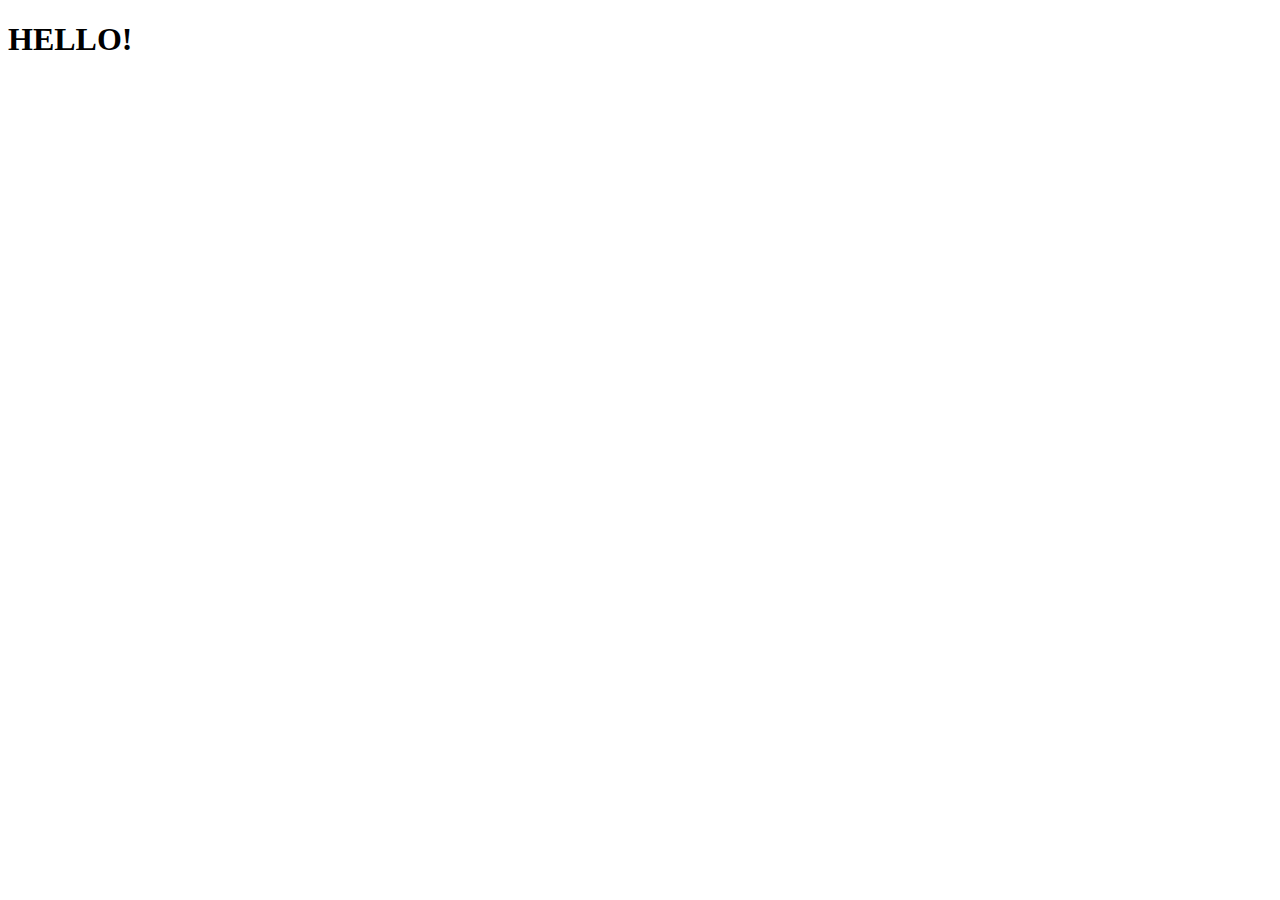
==== index.html @ 22abf618 "First commit" ====
<!DOCTYPE html>
<html>
<head>
	<meta charset="utf-8">
	<meta http-equiv="X-UA-Compatible" content="IE=edge">
	<title></title>
	<link rel="stylesheet" href="">
</head>
<body>
	<h1>HELLO!</h1>
</body>
</html>
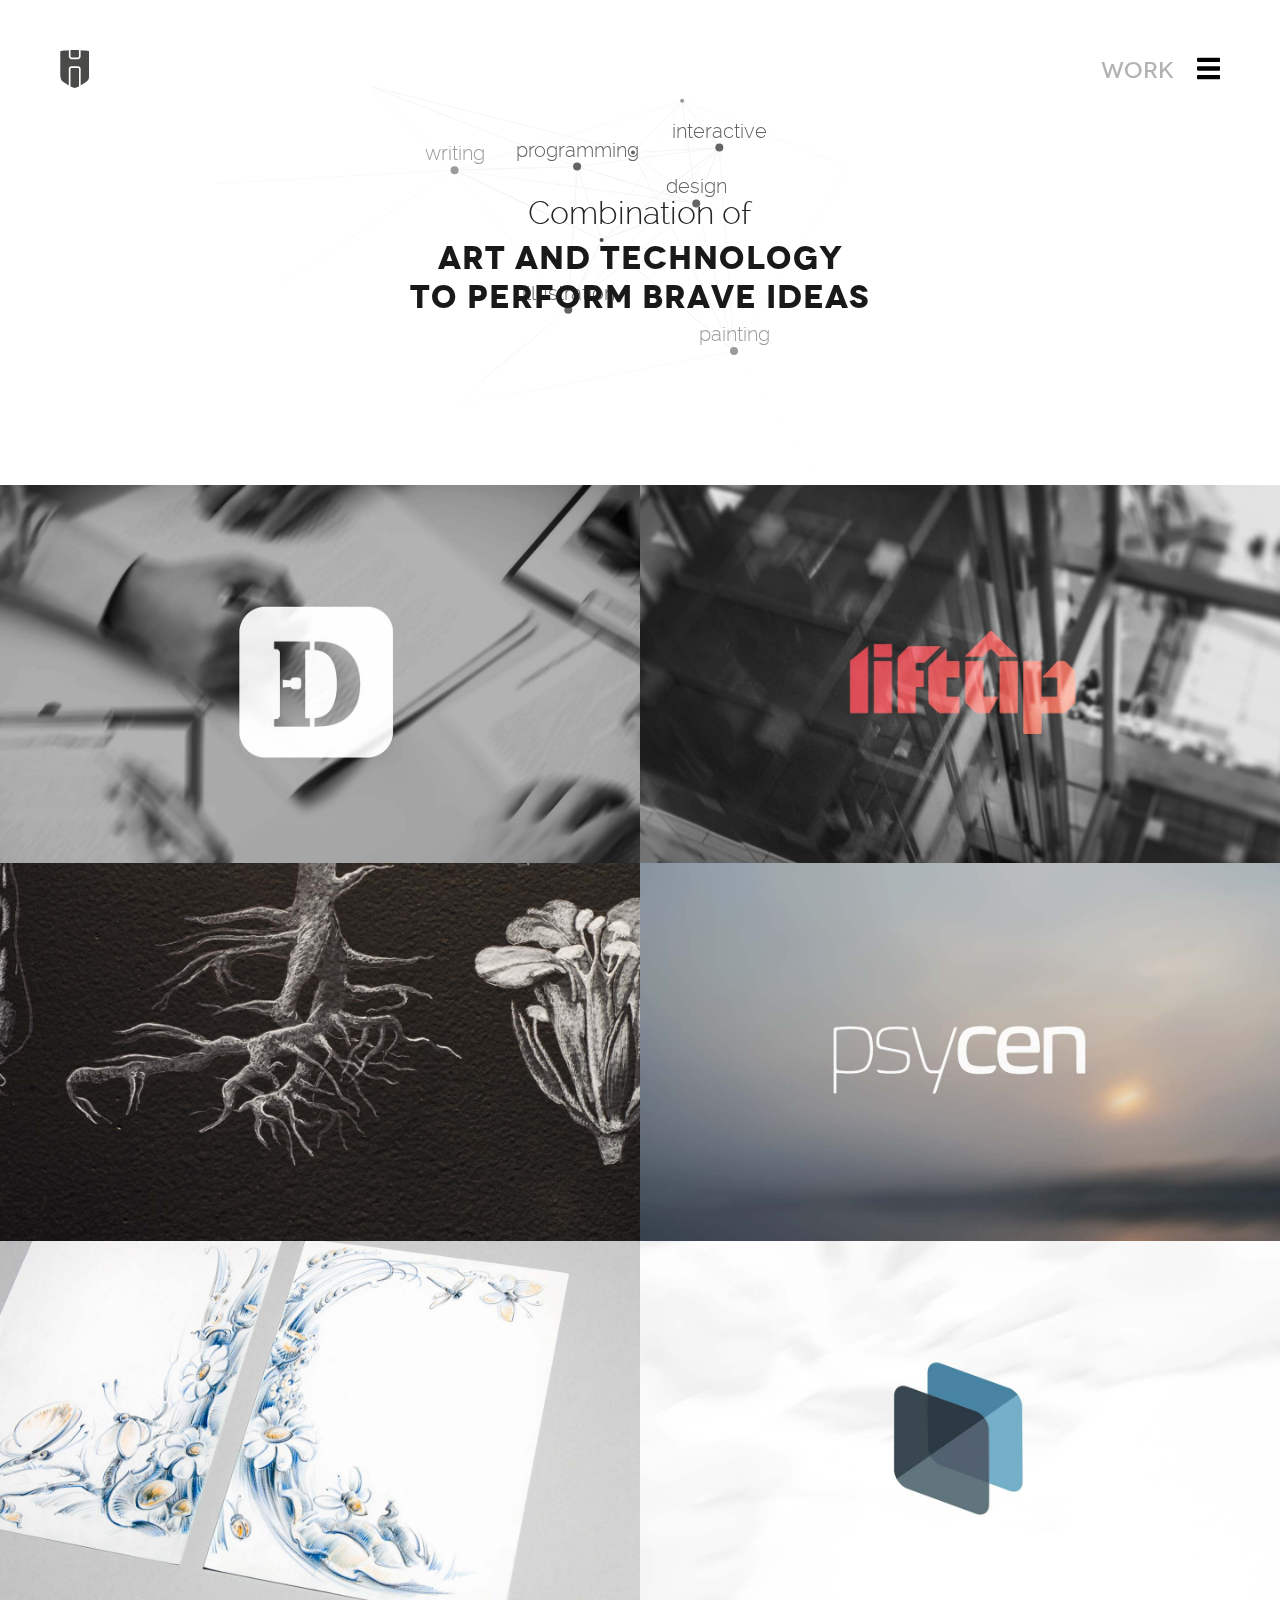
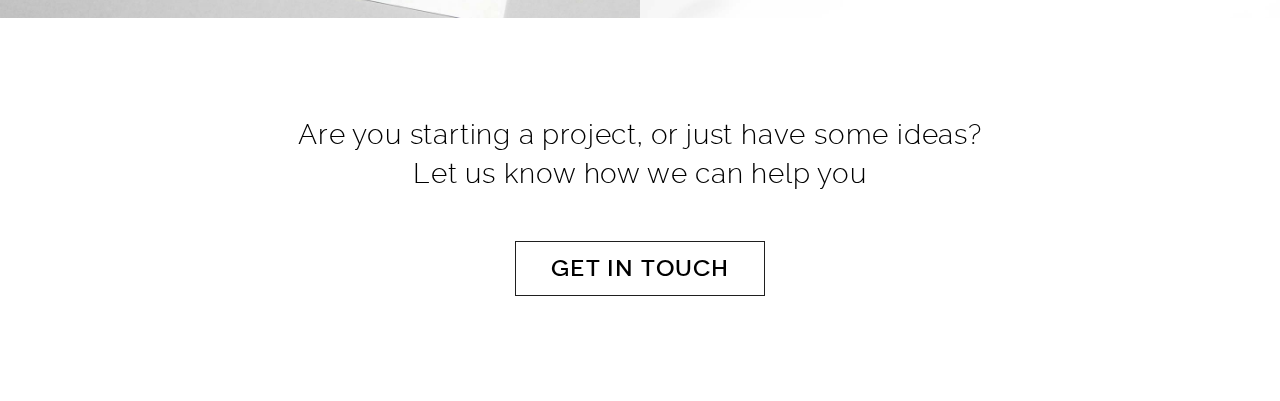
==== commit 5d56e5ce: "Upload site" ====
--- a/index.html
+++ b/index.html
@@ -1,12 +1 @@
-<!DOCTYPE html>
-<html>
-<head>
-	<meta charset="utf-8">
-	<meta http-equiv="X-UA-Compatible" content="IE=edge">
-	<title></title>
-	<link rel="stylesheet" href="">
-</head>
-<body>
-	<h1>HELLO!</h1>
-</body>
-</html>+<!DOCTYPE html><html lang="en" class="modal-closed intro"><head><meta charset="utf-8"/><meta name="viewport" content="width=device-width,initial-scale=1,maximum-scale=1,user-scalable=no"/><meta name="robots" content="noimageindex"/><link rel="shortcut icon" href="/favicons/favicon.ico"/><link rel="apple-touch-icon" sizes="57x57" href="/favicons/apple-touch-icon-57x57.png"/><link rel="apple-touch-icon" sizes="114x114" href="/favicons/apple-touch-icon-114x114.png"/><link rel="apple-touch-icon" sizes="72x72" href="/favicons/apple-touch-icon-72x72.png"/><link rel="apple-touch-icon" sizes="144x144" href="/favicons/apple-touch-icon-144x144.png"/><link rel="apple-touch-icon" sizes="60x60" href="/favicons/apple-touch-icon-60x60.png"/><link rel="apple-touch-icon" sizes="120x120" href="/favicons/apple-touch-icon-120x120.png"/><link rel="apple-touch-icon" sizes="76x76" href="/favicons/apple-touch-icon-76x76.png"/><link rel="apple-touch-icon" sizes="152x152" href="/favicons/apple-touch-icon-152x152.png"/><link rel="apple-touch-icon" sizes="180x180" href="/favicons/apple-touch-icon-180x180.png"/><meta name="apple-mobile-web-app-title" content="HiAgency"/><link rel="icon" type="image/png" href="/favicons/favicon-192x192.png" sizes="192x192"/><link rel="icon" type="image/png" href="/favicons/favicon-160x160.png" sizes="160x160"/><link rel="icon" type="image/png" href="/favicons/favicon-96x96.png" sizes="96x96"/><link rel="icon" type="image/png" href="/favicons/favicon-16x16.png" sizes="16x16"/><link rel="icon" type="image/png" href="/favicons/favicon-32x32.png" sizes="32x32"/><meta name="msapplication-TileColor" content="#305f69"/><meta name="msapplication-TileImage" content="/favicons/mstile-144x144.png"/><meta name="msapplication-config" content="/favicons/browserconfig.xml"/><meta name="application-name" content="HiAgency"/><title>heroic ideas − work</title><link rel="stylesheet" href="/css/main.css"/><script src="/js/modernizr.js"></script></head><body oncontextmenu="return false"><section class="nav"><div id="hamburger" class="hamburger"><a id="open-modal"><svg viewbox="0 0 34 32"><path d="M34.446 4.705c0 0.934-0.764 1.699-1.699 1.699h-31.049c-0.934 0-1.698-0.764-1.698-1.699v-3.006c0-0.934 0.764-1.698 1.698-1.698h31.049c0.934 0 1.699 0.764 1.699 1.698v3.006zM34.446 17.503c0 0.934-0.764 1.698-1.699 1.698h-31.049c-0.934 0-1.698-0.764-1.698-1.698v-3.006c0-0.934 0.764-1.698 1.698-1.698h31.049c0.934 0 1.699 0.764 1.699 1.698v3.006zM34.446 30.302c0 0.934-0.764 1.698-1.699 1.698h-31.049c-0.934 0-1.698-0.764-1.698-1.698v-3.006c0-0.934 0.764-1.698 1.698-1.698h31.049c0.934 0 1.699 0.764 1.699 1.698v3.006z" fill="currentColor"></path></svg></a></div><div class="content"><div class="right-side"><div id="close-modal" class="close"><svg viewbox="0 0 32 32"><path d="M0.048 3.716l3.703-3.703 28.222 28.222-3.703 3.703-28.222-28.222zM0.048 28.236l28.222-28.222 3.703 3.703-28.222 28.222-3.703-3.703z" fill="currentColor"></path></svg></div><ul class="main-menu"><li><a href="/">home</a></li><li><a>service</a></li><li><a id="close-modal" href="/#works" class="active">work</a></li><li><a href="/about">about</a></li></ul><ul class="works-menu"><li><a href="/works/deals">deals</a></li><li><a href="/works/liftup">liftup</a></li><li><a href="/works/makmel">makmel</a></li><li><a href="/works/kh">krilata hata</a></li><li><a href="/works/gdm">Graine de M.</a></li><li><a href="/works/psycen">psycen</a></li></ul></div><div class="left-side"><div class="container"><div class="centered-block"><div class="middle">Are you starting a project, or just have some ideas?<br/>Let us know how we can help you<a href="/start-project" class="button center">start project</a></div></div><div class="bottom"><a href="mailto:info@hiagency.com.ua">info@hiagency.com.ua</a><a href="tel:+380665543344" class="phone">+38.066.5543344</a></div></div></div></div></section><div class="main modal-closed"><section class="header"><canvas id="animated-background" class="animated"></canvas><div class="row"><div class="content"><svg viewbox="0 0 24 32" class="logo"><path d="M0.606 0.816c0.026-0.010 0.046-0.015 0.072-0.026-0.021 0.010-0.046 0.015-0.072 0.026zM8.658 0.051v5.507c0 0.426 0.349 0.775 0.775 0.775h5.522c0.426 0 0.775-0.349 0.775-0.775v-5.507c-1.114-0.031-2.304-0.051-3.541-0.051-1.232 0-2.422 0.015-3.531 0.051zM9.408 15.109c-0.431 0-0.785 0.354-0.785 0.785v14.761c1.098 0.503 2.294 0.965 3.577 1.34 1.283-0.38 2.484-0.837 3.582-1.34v-14.755c0-0.431-0.354-0.785-0.785-0.785h-5.589zM24.394 19.467c-0.005-0.488-0.010-1.283-0.010-1.771l-0.005-0.78c0-0.488-0.005-1.283-0.005-1.771v-13.498c0-0.21-0.077-0.411-0.2-0.559-0.077-0.098-0.174-0.174-0.287-0.231-0.077-0.036-0.154-0.067-0.241-0.082-1.016-0.287-3.408-0.529-6.503-0.652v5.43c0 1.206-0.98 2.186-2.186 2.186v0 0h-5.522c-1.206 0-2.186-0.98-2.186-2.186v-5.43c-3.162 0.128-5.584 0.37-6.564 0.672-0.026 0.010-0.051 0.015-0.072 0.026-0.159 0.056-0.293 0.159-0.395 0.292-0.118 0.149-0.185 0.339-0.185 0.539v13.498c0 0.488 0 1.283-0.005 1.771l-0.005 0.78c-0.005 0.488-0.010 1.283-0.015 1.771 0 0-0.005-0.857-0.005-0.252 0 3.587 0.195 5.574 1.653 6.975 1.186 1.139 4.701 3.187 5.553 3.675v-13.97c0-1.211 0.985-2.197 2.197-2.197h5.589c1.211 0 2.197 0.985 2.197 2.197v13.97c0.852-0.488 4.368-2.541 5.553-3.675 1.458-1.401 1.653-3.387 1.653-6.975 0.005-0.606 0 0.246 0 0.246z" fill="currentColor"></path></svg><div class="page-name">work</div><div class="slogan">Combination of<div class="big">art and technology<br>to perform brave ideas</div></div></div></div></section><section data-midnight="first"><ul id="works"><li><img src="images/deals/deals-front.jpg"><article class="animated"><a href="/works/deals" style="background-color: rgba(0,0,0,0.3)" class="sliderlink"><div class="wrapper"><div class="name">Deals</div><div class="work-list">design, visual identity, concept</div></div></a></article></li><li><img src="images/liftup/liftup-front.jpg"><article class="animated"><a href="/works/liftup" style="background-color: rgba(0,0,0,0.3)" class="sliderlink"><div class="wrapper"><div class="name">liftup</div><div class="work-list">design, visual identity, concept</div></div></a></article></li><li><img src="images/gdm/gdm-front.jpg"><article class="animated"><a href="/works/gdm" style="background-color: rgba(0,0,0,0.3)" class="sliderlink"><div class="wrapper"><div class="name">Graine de Moutarde</div><div class="work-list">monumental painting, design, identity</div></div></a></article></li><li><img src="images/psycen/psycen-front.jpg"><article class="animated"><a href="/works/psycen" style="background-color: rgba(0,0,0,0.3)" class="sliderlink"><div class="wrapper"><div class="name">psycen</div><div class="work-list">design, website, photo, logo</div></div></a></article></li><li><img src="images/kh/kh-front.jpg"><article class="animated"><a href="/works/kh" style="background-color: rgba(0,0,0,0.3)" class="sliderlink"><div class="wrapper"><div class="name">Krilata Hata</div><div class="work-list">painting, layout, typography, naming</div></div></a></article></li><li><img src="images/makmel/makmel-front.jpg"><article class="animated"><a href="/works/makmel" style="background-color: rgba(0,0,0,0.3)" class="sliderlink"><div class="wrapper"><div class="name">makmel</div><div class="work-list">design, visual identity, concept</div></div></a></article></li></ul></section><section class="contact"><div class="row"><div class="content"><p class="center">Are you starting a project, or just have some ideas?<br/>Let us know how we can help you<a href="/start-project" class="button center">get in touch</a></p></div></div></section></div><div class="mobile"><h1>Heroic Ideas</h1><p>Please, open this site on desktop<br>or iPad landscape for view all content</p></div><script>blockFotoramaData = true;</script><script src="/js/compiled.js"></script><!-- Yandex.Metrika counter --><script type="text/javascript">(function (d, w, c) { (w[c] = w[c] || []).push(function() { try { w.yaCounter27034959 = new Ya.Metrika({id:27034959, webvisor:true, clickmap:true, trackLinks:true, accurateTrackBounce:true, trackHash:true, ut:"noindex"}); } catch(e) { } }); var n = d.getElementsByTagName("script")[0], s = d.createElement("script"), f = function () { n.parentNode.insertBefore(s, n); }; s.type = "text/javascript"; s.async = true; s.src = (d.location.protocol == "https:" ? "https:" : "http:") + "//mc.yandex.ru/metrika/watch.js"; if (w.opera == "[object Opera]") { d.addEventListener("DOMContentLoaded", f, false); } else { f(); } })(document, window, "yandex_metrika_callbacks");</script><noscript><div><img src="//mc.yandex.ru/watch/27034959?ut=noindex" style="position:absolute; left:-9999px;" alt="" /></div></noscript><!-- /Yandex.Metrika counter --></body></html>--- a/css/main.css
+++ b/css/main.css
@@ -0,0 +1,5 @@
+meta.foundation-version{font-family:"/5.3.3/"}meta.foundation-mq-small{font-family:"/only screen/";width:0}meta.foundation-mq-medium{font-family:"/only screen and (min-width:40.063em)/";width:40.063em}meta.foundation-mq-large{font-family:"/only screen and (min-width:64.063em)/";width:64.063em}meta.foundation-mq-xlarge{font-family:"/only screen and (min-width:90.063em)/";width:90.063em}meta.foundation-mq-xxlarge{font-family:"/only screen and (min-width:120.063em)/";width:120.063em}meta.foundation-data-attribute-namespace{font-family:false}html,body{height:100%}*,*:before,*:after{box-sizing:border-box}html{font-size:100%}body{background:#fff;padding:0;margin:0;font-family:"Raleway",sans-serif;font-weight:300;font-style:normal;position:relative;cursor:default}a:hover{cursor:pointer}img{max-width:100%;height:auto;-ms-interpolation-mode:bicubic}#map_canvas img,#map_canvas embed,#map_canvas object,.map_canvas img,.map_canvas embed,.map_canvas object{max-width:none!important}.left{float:left!important}.right{float:right!important}.clearfix:before,.clearfix:after{content:" ";display:table}.clearfix:after{clear:both}.hide{display:none}.antialiased{-webkit-font-smoothing:antialiased;-moz-osx-font-smoothing:grayscale}img{display:inline-block;vertical-align:middle}textarea{height:auto;min-height:50px}select,section{width:100%}section{min-width:1024px;overflow:hidden;position:relative;height:auto}.row{padding-left:3.75rem;padding-right:3.75rem}.content{position:relative;height:auto;overflow:hidden}.full-height{height:100vh}.full-height div{height:100%}@media only screen and (min-width:1441px){#works li{width:33.33%!important}}@media only screen and (max-width:1023px){section{display:none!important}.mobile{display:block!important}}@media only screen and (max-width:1250px){html{font-size:80%!important}}@media only screen and (min-width:1600px){html{font-size:120%!important}}@font-face{font-family:"Raleway";src:url([data-uri]) format("woff");font-weight:300;font-style:normal}@font-face{font-family:"Novecento-sans-wide-Medium";src:url([data-uri]) format("woff");font-weight:500;font-style:normal}@font-face{font-family:"Novecento-sans-wide-Bold";src:url([data-uri]) format("woff");font-weight:700;font-style:normal}a{text-decoration:none;color:#000}h2,.button,button,.page-name,label,input,section.nav .right-side .main-menu a,html.start-project .fields .bottom #responce,html.about section.header .big{font-family:"Novecento-sans-wide-Medium",sans-serif;font-weight:500;text-transform:lowercase}h1,html.intro .header .content .slogan .big{font-family:"Novecento-sans-wide-Bold",sans-serif;color:#191919;letter-spacing:1px;text-transform:lowercase}h1{font-size:2rem;line-height:1}h2{font-size:2.5625rem}h3{font-size:2.0625rem}.button,button{font-size:1.4375rem;width:15.625rem;background-color:rgba(0,0,0,0);cursor:pointer;line-height:normal;margin:0;position:relative;text-decoration:none;text-align:center;display:inline-block;padding:1rem 0;border:1px solid #1f1f1f;-webkit-transition:background-color 1s;transition:background-color 1s}.button:hover,button:hover{color:#fff;background-color:#1f1f1f}.page-name{position:absolute;top:3.6875rem;right:2.875rem;line-height:1;color:rgba(0,0,0,.3)}.animated,img,.bg{-webkit-transform:translateZ(0);transform:translateZ(0)}label{font-size:1.4375rem;line-height:1;color:#cecece}.services{position:relative;height:1.4375rem;width:100%}.checkbox{position:absolute;top:0;margin:0;padding:0;height:1.4375rem;line-height:1.4375rem}.checkbox label,.checkbox label:before{display:inline-block;vertical-align:middle;cursor:pointer;height:1.4375rem;line-height:1.4375rem}.checkbox.first{left:0}.checkbox.second{left:50%;margin-left:-3rem}.checkbox.third{right:0}input{box-sizing:border-box;font-size:1.4375rem;line-height:1;color:#000;background-clip:padding-box;border-radius:0;background-color:transparent;outline:0;margin:0;padding:0;text-align:left;height:3.75rem;vertical-align:middle;border:0;border-bottom:2px solid #000;width:100%}input[type=checkbox]{display:none}input[type=checkbox]+label:before{content:"";border:2px solid #212121;margin:0 1.5625rem 0 0;height:1.25rem;width:1.25rem}input[type=checkbox]:checked+label{color:#000}input[type=checkbox]:checked+label:before{background-color:#212121}.placeholder{color:#cecece}input::-webkit-input-placeholder,textarea::-webkit-input-placeholder{color:#cecece}input:-moz-placeholder,textarea:-moz-placeholder,input::-moz-placeholder,textarea::-moz-placeholder{color:#cecece}input:-ms-input-placeholder,textarea:-ms-input-placeholder{color:#cecece}.noUi-target,.noUi-target *{-webkit-touch-callout:none;-webkit-user-select:none;-ms-touch-action:none;-ms-user-select:none;-moz-user-select:none;box-sizing:border-box}.noUi-target,.noUi-base{position:relative}.noUi-base{width:100%;height:100%}.noUi-origin{position:absolute;right:0;top:0;left:0;bottom:0}.noUi-handle{position:relative;z-index:1}.noUi-stacking .noUi-handle{z-index:10}.noUi-state-tap .noUi-origin{-webkit-transition:left .3s,top .3s;transition:left .3s,top .3s}.noUi-state-drag *{cursor:inherit!important}.noUi-base{-webkit-transform:translate3d(0,0,0);transform:translate3d(0,0,0)}.noUi-horizontal{height:8px}.noUi-horizontal .noUi-handle{width:1px;height:16px;top:-5px;cursor:pointer}.noUi-background{background:#fff url("/images/budget-line.png")}@media (-webkit-min-device-pixel-ratio:2),(min-resolution:192dpi){.noUi-background{background:#fff url("/images/budget-line@2.png")}}.noUi-connect{background:#000;cursor:pointer}.noUi-dragable{cursor:w-resize}.noUi-vertical .noUi-dragable{cursor:n-resize}.noUi-handle{background:#000;cursor:default}body{font-size:1.4375rem;color:#000;line-height:1.6}.main{width:100%}:focus{outline:none!important}body{-webkit-user-select:none;-moz-user-select:none;-ms-user-select:none;user-select:none}a[href^="tel:"],a[href^="mailto:"]{-webkit-user-select:text!important;-moz-user-select:text!important;-ms-user-select:text!important;user-select:text!important}a[href^="tel:"]::-moz-selection,a[href^="mailto:"]::-moz-selection{background-color:rgba(0,0,0,.5)!important}a[href^="tel:"]::selection,a[href^="mailto:"]::selection{background-color:rgba(0,0,0,.5)!important}.center{margin:0 auto;text-align:center;display:block}.middle{width:100%;text-align:center}.align-left{float:left}.align-right{float:right;text-align:right}.midnightHeader.default a{color:#000}.midnightHeader.first a{color:#fff}.logo{width:1.8125rem;height:2.375rem}html.modal-opened{overflow:hidden}html.modal-opened .main{-webkit-transform:translateX(-19.6875rem);-ms-transform:translateX(-19.6875rem);transform:translateX(-19.6875rem);-webkit-transition:-webkit-transform .5s;transition:transform .5s}html.modal-opened section.nav .right-side{-webkit-transform:translateX(0);-ms-transform:translateX(0);transform:translateX(0);-webkit-transition:-webkit-transform .5s;transition:transform .5s}html.modal-opened section.nav .left-side{opacity:1;visibility:visible;-webkit-transition:all .3s .2s;transition:all .3s .2s}html.modal-closed .main,html.modal-closed section.nav .right-side{-webkit-transition:-webkit-transform .5s;transition:transform .5s}html.modal-closed section.nav .right-side{-webkit-transform:translateX(19.6875rem);-ms-transform:translateX(19.6875rem);transform:translateX(19.6875rem)}html.modal-closed section.nav .left-side{opacity:0;visibility:hidden;-webkit-transition:all .3s;transition:all .3s}section.nav .hamburger{position:fixed;z-index:100;top:0;right:0;pointer-events:none}section.nav .hamburger a{float:right;margin:3.5625rem 3.75rem;cursor:pointer;z-index:100;pointer-events:auto;line-height:0;-webkit-transition:-webkit-transform .3s ease;transition:transform .3s ease}section.nav .hamburger a svg{width:1.4375rem;height:1.4375rem}section.nav .hamburger a svg path{fill:currentColor}section.nav .hamburger.hovered a{-webkit-transform:rotate(90deg);-ms-transform:rotate(90deg);transform:rotate(90deg)}section.nav .container{position:relative;height:100%}section.nav .right-side{z-index:100;position:fixed;top:0;right:0;width:19.6875rem;background-color:#000;height:100%;overflow-y:scroll}section.nav .right-side .close{color:#fff;position:absolute;top:3.375rem;right:3.75rem;cursor:pointer}section.nav .right-side .close svg{width:1.4375rem;height:1.4375rem}section.nav .right-side ul{padding:0}section.nav .right-side .main-menu{margin:11.6875rem 0 0 6.5rem}section.nav .right-side .main-menu li{margin-bottom:1.1875rem}section.nav .right-side .works-menu{margin:6.6875rem 0 6.125rem 6.5rem}section.nav .right-side .works-menu a{font-size:1.0625rem;text-transform:uppercase}section.nav .right-side .works-menu li{margin-bottom:.5625rem}section.nav .right-side a{color:#fff;line-height:1;position:relative;padding:0 .25rem}section.nav .right-side a.active:before,section.nav .right-side a:hover:before{content:"";border-top:1px solid #fff;position:absolute;top:50%;margin-top:-1px;left:0;height:1px;width:100%}section.nav .right-side li{list-style:none;line-height:1}section.nav .left-side{z-index:90;position:fixed;top:0;left:0;width:100%;background-color:rgba(255,255,255,.95);height:100%;text-align:center}section.nav .left-side .container{margin-right:19.6875rem}section.nav .left-side .centered-block{position:absolute;top:50%;width:100%;margin-top:-6.875rem}section.nav .left-side .centered-block .button,section.nav .left-side .centered-block button{margin-top:1.5625rem}section.nav .left-side p{margin:0}section.nav .left-side .bottom{position:absolute;bottom:2.8125rem;width:100%}section.nav .left-side .bottom .phone{margin-left:2.1875rem}section.contact{font-size:1.75rem;padding-top:6.0625rem;padding-bottom:6.5625rem}section.contact p{letter-spacing:.8px;line-height:1.4}section.contact .button,section.contact button{margin-top:2.9375rem}html.intro .header{height:30.3125rem}html.intro .header canvas{position:absolute}html.intro .header .content .logo{position:absolute;top:3.125rem;left:0;color:rgba(29,29,27,.8)}html.intro .header .content .slogan{margin-top:11.75rem;font-size:2rem;color:#252525;text-align:center}html.intro .header .content .slogan .big{line-height:1.2}html.intro #works{background-color:#e7e7e7}html.intro #works,html.intro #works li{overflow:hidden;margin:0;list-style-type:none;padding:0}html.intro #works li{white-space:nowrap;position:relative;cursor:pointer;float:left;width:50%;-webkit-transition:all .2s ease;transition:all .2s ease}html.intro #works li img{width:100%;float:left;-webkit-transition:all .5s ease;transition:all .5s ease}html.intro #works li.active article{opacity:1;visibility:visible}html.intro #works li.active img{-webkit-transform:scale(1.03);-ms-transform:scale(1.03);transform:scale(1.03)}html.intro #works li article{position:absolute;width:100%;height:100%;opacity:0;visibility:hidden;white-space:normal;text-align:left;line-height:1;-webkit-transition:all .2s ease-in-out;transition:all .2s ease-in-out}html.intro #works li article .name{color:#fff;font-size:2.1875rem;margin-bottom:.25rem}html.intro #works li article .work-list{color:#d2d2d2}html.intro #works li article .sliderlink{width:100%;height:100%;overflow:hidden;display:block}html.intro #works li article .sliderlink .wrapper{position:absolute;bottom:2rem;left:2.0625rem;width:100%}html.start-project .fields{width:37.5rem;margin:9.5625rem auto}html.start-project .fields h1{margin:0;font-size:2rem}html.start-project .fields h1,html.start-project .fields p{text-align:center}html.start-project .fields .field{margin:4.0625rem 0}html.start-project .fields .field.services{margin:7.1875rem 0 1.25rem}html.start-project .fields .field.budget{margin:4.875rem 0 5rem}html.start-project .fields .field.budget #range-slider{margin:.3125rem 0 .625rem}html.start-project .fields .bottom{margin-top:7.3125rem}html.start-project .fields .bottom #responce{text-align:center}html.about .page-name{color:rgba(255,255,255,.3)!important}html.about .midnightHeader.default a{color:#fff}html.about .midnightHeader.first a{color:#000}html.about .scheeme{padding:3.125rem 0;width:90%;margin:0 auto}html.about .scheeme svg{width:100%;height:100%}html.about h2{font-size:2rem;margin-bottom:.875rem;letter-spacing:.04375rem}html.about .text-first{padding:8.25rem 0 4.0625rem}html.about .text-seccond{padding:3.25rem 0 6.625rem}html.about .text-third{padding:0 0 7.0625rem}html.about section.header{background-color:#27484f}html.about section.header .content{height:25rem;color:#fff}html.about section.header .site-name{margin-top:11rem;letter-spacing:.18125rem}html.about section.header .big{font-size:3rem;line-height:1;letter-spacing:.0625rem}html.about section.header .logo{position:absolute;top:3.125rem;left:0}html.about section.end{background-color:#27484f;color:#fff;padding-top:7.5625rem;padding-bottom:6.375rem}html.works body{color:#1f1f1f}html.works section{background-color:#fff}html.works section.black{background-color:#000;color:#e0e0e0}html.works section.text-big{line-height:1.4;letter-spacing:.05rem;font-size:1.75rem;padding-top:5.9375rem;padding-bottom:6.125rem}html.works section.text-big p{margin:0}html.works section.text-small,html.works section.description{letter-spacing:.01875rem;line-height:1.7;padding-top:4.75rem;padding-bottom:4.9375rem}html.works section.text-small p,html.works section.description p{margin:0}html.works section.text-bg{color:rgba(255,255,255,.6)}html.works section.text-bg p{font-size:1.75rem;bottom:0;line-height:1.2;letter-spacing:.04375rem}html.works section .centered{position:absolute;top:50%;left:50%}html.works section .top{position:absolute;top:3.125rem;left:0}html.works section .bottom{position:absolute;bottom:2.1875rem;left:0}html.works .bg{background-color:#000;background-repeat:no-repeat;background-position:center center;background-size:cover;position:absolute;width:100%}html.works .slider{z-index:10}html.works .slider+section{margin-top:-3.3125rem;z-index:5}html.works .slider+section.text-big,html.works .slider+section.contact{padding-top:8rem}html.works .slider .fotorama__nav__frame{width:1.5625rem;height:3.3125rem}html.works .slider .fotorama__dot{width:.3125rem;height:.3125rem;background-color:#6A6A6A;border-width:1px;border-color:#6A6A6A;border-radius:100px;top:2.5625rem;left:.5rem}html.works .slider .fotorama__nav__frame.fotorama__active .fotorama__dot{top:2.375rem;left:.375rem;width:.6875rem;height:.6875rem;border-color:#6a6a6a;background-color:transparent}html.works .slider .fotorama__caption{top:4.6875rem;left:3.75rem}html.works .slider .fotorama__caption__wrap{background-color:transparent;padding:0;color:rgba(31,31,31,.3);font-family:"Raleway",sans-serif;font-size:1.75rem;letter-spacing:.05625rem}html.works .slider.black .fotorama__dot{background-color:#fff;border-color:#fff}html.works .slider.black .fotorama__nav__frame.fotorama__active .fotorama__dot{border-color:#fff}html.works .slider .fotorama__wrap .fotorama__pointer,html.works .slider .fotorama__grab{cursor:default}html.works .slider .fotorama__arr{position:absolute;width:50%;height:100%;top:0;margin-top:0;background-image:none}html.works .slider .fotorama__grabbing .fotorama__arr--next,html.works .slider .fotorama__grabbing .fotorama__arr--prev,html.works .slider .fotorama__shadows--right .fotorama__arr--next,html.works .slider .fotorama__shadows--right .fotorama__arr--prev,html.works .slider .fotorama__shadows--left .fotorama__arr--next,html.works .slider .fotorama__shadows--left .fotorama__arr--prev{cursor:-webkit-grabbing!important;cursor:-o-grabbing!important;cursor:-ms-grabbing!important;cursor:grabbing!important}html.works .slider .fotorama__arr--next{cursor:e-resize}html.works .slider .fotorama__arr--prev{cursor:w-resize}html.works .header{color:rgba(255,255,255,.8)}html.works .header p{margin:0;font-size:2rem}html.works .description .align-left>p{display:inline-block}html.works .description .align-left .first{padding-right:1.375rem}html.works.deals .page-name{color:rgba(255,255,255,.3)!important}html.works.deals .midnightHeader.default a{color:#f5f5f5}html.works.deals .midnightHeader.first a{color:#555}html.works.deals .midnightHeader.seccond a{color:#acacac}html.works.deals .iphone{padding-bottom:8.125rem}html.works.deals .iphone img{max-width:50rem}html.works.liftup .page-name{color:rgba(255,255,255,.3)!important}html.works.liftup .midnightHeader.default a{color:#d1d1d1}html.works.liftup .midnightHeader.first a{color:#555}html.works.liftup .midnightHeader.seccond a{color:#fff}html.works.liftup .midnightHeader.third a{color:#f4767f}html.works.liftup .midnightHeader.fourth a{color:#f2f2f2}html.works.liftup .ipad .content{padding-top:9.4375rem}html.works.liftup .ipad .text{min-height:25.6875rem}html.works.liftup .ipad .text h3{margin:0;color:#f4767f}html.works.liftup .ipad .text hr{height:0;border:0;border-top:1px solid #ececec;margin:1.25rem 0 0}html.works.liftup .ipad .text p{line-height:1.35;letter-spacing:.04375rem;color:#9d9d9d}html.works.liftup .ipad img{width:45%;max-width:35.625rem;position:absolute;top:4.0625rem;right:0}html.works.gdm .page-name{color:rgba(255,255,255,.3)!important}html.works.gdm .midnightHeader.default a{color:#e5e5e5}html.works.gdm .midnightHeader.first a{color:#555}html.works.kh .page-name{color:rgba(255,255,255,.4)!important}html.works.kh .midnightHeader.default a{color:#fff}html.works.kh .midnightHeader.first a{color:#555}html.works.makmel .page-name{color:rgba(0,0,0,.3)!important}html.works.makmel .midnightHeader.default a{color:#76b0c8}html.works.makmel .midnightHeader.first a{color:#fff}html.works.makmel .midnightHeader.seccond a{color:#758288}html.works.makmel .midnightHeader.third a{color:#dfe6e9}html.works.makmel .slider{background-color:transparent}html.works.psycen section{background-color:#fbfbfb}html.works.psycen .image{padding:3.375rem 0 6.5625rem}html.works.psycen .page-name{color:rgba(255,255,255,.3)!important}html.works.psycen .midnightHeader.default a{color:#fff}html.works.psycen .midnightHeader.first a{color:#555}.mobile{display:none;text-align:center}.fotorama__arr:focus:after,.fotorama__fullscreen-icon:focus:after,.fotorama__html,.fotorama__img,.fotorama__nav__frame:focus .fotorama__dot:after,.fotorama__nav__frame:focus .fotorama__thumb:after,.fotorama__stage__frame,.fotorama__stage__shaft,.fotorama__video iframe{position:absolute;width:100%;height:100%;top:0;right:0;left:0;bottom:0}.fotorama--fullscreen,.fotorama__img{max-width:99999px!important;max-height:99999px!important;min-width:0!important;min-height:0!important;border-radius:0!important;box-shadow:none!important;padding:0!important}.fotorama__wrap .fotorama__grab{cursor:-webkit-grab;cursor:-o-grab;cursor:-ms-grab;cursor:grab}.fotorama__grabbing *{cursor:-webkit-grabbing;cursor:-o-grabbing;cursor:-ms-grabbing;cursor:grabbing}.fotorama__spinner{position:absolute!important;top:50%!important;left:50%!important}.fotorama__wrap--css3 .fotorama__arr,.fotorama__wrap--css3 .fotorama__fullscreen-icon,.fotorama__wrap--css3 .fotorama__nav__shaft,.fotorama__wrap--css3 .fotorama__stage__shaft,.fotorama__wrap--css3 .fotorama__thumb-border,.fotorama__wrap--css3 .fotorama__video-play{-webkit-transform:translate3d(0,0,0);transform:translate3d(0,0,0)}.fotorama__caption,.fotorama__nav:after,.fotorama__nav:before,.fotorama__stage:after,.fotorama__stage:before,.fotorama__wrap--css3 .fotorama__html,.fotorama__wrap--css3 .fotorama__nav,.fotorama__wrap--css3 .fotorama__spinner,.fotorama__wrap--css3 .fotorama__stage,.fotorama__wrap--css3 .fotorama__stage .fotorama__img,.fotorama__wrap--css3 .fotorama__stage__frame{-webkit-transform:translateZ(0);transform:translateZ(0)}.fotorama__arr:focus,.fotorama__fullscreen-icon:focus,.fotorama__nav__frame{outline:0}.fotorama__arr:focus:after,.fotorama__fullscreen-icon:focus:after,.fotorama__nav__frame:focus .fotorama__dot:after,.fotorama__nav__frame:focus .fotorama__thumb:after{content:'';border-radius:inherit;background-color:rgba(0,175,234,.5)}.fotorama__wrap--video .fotorama__stage,.fotorama__wrap--video .fotorama__stage__frame--video,.fotorama__wrap--video .fotorama__stage__frame--video .fotorama__html,.fotorama__wrap--video .fotorama__stage__frame--video .fotorama__img,.fotorama__wrap--video .fotorama__stage__shaft{-webkit-transform:none!important;-ms-transform:none!important;transform:none!important}.fotorama__wrap--css3 .fotorama__nav__shaft,.fotorama__wrap--css3 .fotorama__stage__shaft,.fotorama__wrap--css3 .fotorama__thumb-border{-webkit-transition-property:-webkit-transform,width;transition-property:-webkit-transform,width;transition-property:transform,width;-webkit-transition-timing-function:cubic-bezier(.1,0,.25,1);transition-timing-function:cubic-bezier(.1,0,.25,1);-webkit-transition-duration:0;transition-duration:0}.fotorama__arr,.fotorama__fullscreen-icon,.fotorama__no-select,.fotorama__video-close,.fotorama__video-play,.fotorama__wrap{-webkit-user-select:none;-moz-user-select:none;-ms-user-select:none;user-select:none}.fotorama__select{-webkit-user-select:text;-moz-user-select:text;-ms-user-select:text;user-select:text}.fotorama__nav,.fotorama__nav__frame{margin:auto;padding:0}.fotorama__caption__wrap,.fotorama__nav__frame,.fotorama__nav__shaft{-moz-box-orient:vertical;display:inline-block;vertical-align:middle;*display:inline;*zoom:1}.fotorama__wrap *{box-sizing:content-box}.fotorama__caption__wrap{box-sizing:border-box}.fotorama--hidden,.fotorama__load{position:absolute;left:-99999px;top:-99999px;z-index:-1}.fotorama__arr,.fotorama__fullscreen-icon,.fotorama__nav,.fotorama__nav__frame,.fotorama__nav__shaft,.fotorama__stage__frame,.fotorama__stage__shaft,.fotorama__video-close,.fotorama__video-play{-webkit-tap-highlight-color:transparent}.fotorama__arr,.fotorama__fullscreen-icon,.fotorama__video-close,.fotorama__video-play{background:url(fotorama.png) no-repeat}@media (-webkit-min-device-pixel-ratio:1.5),(min-resolution:2dppx){.fotorama__arr,.fotorama__fullscreen-icon,.fotorama__video-close,.fotorama__video-play{background:url(fotorama@2x.png) no-repeat;background-size:96px 160px}}.fotorama__thumb{background-color:#7f7f7f;background-color:rgba(127,127,127,.2)}@media print{.fotorama__arr,.fotorama__fullscreen-icon,.fotorama__thumb-border,.fotorama__video-close,.fotorama__video-play{background:none!important}}.fotorama{min-width:1px;overflow:hidden}.fotorama:not(.fotorama--unobtrusive)>:not(:first-child){display:none}.fullscreen{max-width:100%!important;max-height:100%!important;padding:0!important;overflow:hidden!important}.fullscreen,.fotorama--fullscreen{background:#000;width:100%!important;height:100%!important;margin:0!important}.fotorama--fullscreen{position:absolute!important;top:0!important;left:0!important;right:0!important;bottom:0!important;float:none!important;z-index:2147483647!important}.fotorama--fullscreen .fotorama__nav,.fotorama--fullscreen .fotorama__stage{background:#000}.fotorama__wrap{-webkit-text-size-adjust:100%;position:relative;direction:ltr;z-index:0}.fotorama__wrap--rtl .fotorama__stage__frame{direction:rtl}.fotorama__nav,.fotorama__stage{overflow:hidden;position:relative;max-width:100%}.fotorama__wrap--pan-y{-ms-touch-action:pan-y}.fotorama__wrap .fotorama__pointer{cursor:pointer}.fotorama__wrap--slide .fotorama__stage__frame{opacity:1!important}.fotorama__stage__frame{overflow:hidden}.fotorama__stage__frame.fotorama__active{z-index:8}.fotorama__wrap--fade .fotorama__stage__frame{display:none}.fotorama__wrap--fade .fotorama__fade-front,.fotorama__wrap--fade .fotorama__fade-rear,.fotorama__wrap--fade .fotorama__stage__frame.fotorama__active{display:block;left:0;top:0}.fotorama__wrap--fade .fotorama__fade-front{z-index:8}.fotorama__wrap--fade .fotorama__fade-rear{z-index:7}.fotorama__wrap--fade .fotorama__fade-rear.fotorama__active{z-index:9}.fotorama__wrap--fade .fotorama__stage .fotorama__shadow{display:none}.fotorama__img{-ms-filter:"alpha(Opacity=0)";filter:alpha(opacity=0);opacity:0;border:none!important}.fotorama__error .fotorama__img,.fotorama__loaded .fotorama__img{-ms-filter:"alpha(Opacity=100)";filter:alpha(opacity=100);opacity:1}.fotorama--fullscreen .fotorama__loaded--full .fotorama__img,.fotorama__img--full{display:none}.fotorama--fullscreen .fotorama__loaded--full .fotorama__img--full{display:block}.fotorama__wrap--only-active .fotorama__nav,.fotorama__wrap--only-active .fotorama__stage{max-width:99999px!important}.fotorama__wrap--only-active .fotorama__stage__frame{visibility:hidden}.fotorama__wrap--only-active .fotorama__stage__frame.fotorama__active{visibility:visible}.fotorama__nav{font-size:0;line-height:0;text-align:center;display:none;white-space:nowrap;z-index:5}.fotorama__nav__shaft{position:relative;left:0;top:0;text-align:left}.fotorama__nav__frame{position:relative;cursor:pointer}.fotorama__nav--dots{display:block}.fotorama__nav--dots .fotorama__nav__frame{width:18px;height:30px}.fotorama__nav--dots .fotorama__nav__frame--thumb,.fotorama__nav--dots .fotorama__thumb-border{display:none}.fotorama__nav--thumbs{display:block}.fotorama__nav--thumbs .fotorama__nav__frame{padding-left:0!important}.fotorama__nav--thumbs .fotorama__nav__frame:last-child{padding-right:0!important}.fotorama__nav--thumbs .fotorama__nav__frame--dot{display:none}.fotorama__dot{display:block;width:4px;height:4px;position:relative;top:12px;left:6px;border-radius:6px;border:1px solid #7f7f7f}.fotorama__nav__frame:focus .fotorama__dot:after{padding:1px;top:-1px;left:-1px}.fotorama__nav__frame.fotorama__active .fotorama__dot{width:0;height:0;border-width:3px}.fotorama__nav__frame.fotorama__active .fotorama__dot:after{padding:3px;top:-3px;left:-3px}.fotorama__thumb{overflow:hidden;position:relative;width:100%;height:100%}.fotorama__nav__frame:focus .fotorama__thumb{z-index:2}.fotorama__thumb-border{position:absolute;z-index:9;top:0;left:0;border-style:solid;border-color:#00afea;background-image:-webkit-linear-gradient(top left,rgba(255,255,255,.25),rgba(64,64,64,.1));background-image:linear-gradient(to bottom right,rgba(255,255,255,.25),rgba(64,64,64,.1))}.fotorama__caption{position:absolute;z-index:12;bottom:0;left:0;right:0;font-family:'Helvetica Neue',Arial,sans-serif;font-size:14px;line-height:1.5;color:#000}.fotorama__caption a{text-decoration:none;color:#000;border-bottom:1px solid;border-color:rgba(0,0,0,.5)}.fotorama__caption a:hover{color:#333;border-color:rgba(51,51,51,.5)}.fotorama__wrap--rtl .fotorama__caption{left:auto;right:0}.fotorama__wrap--no-captions .fotorama__caption,.fotorama__wrap--video .fotorama__caption{display:none}.fotorama__caption__wrap{background-color:#fff;background-color:rgba(255,255,255,.9);padding:5px 10px}@-webkit-keyframes spinner{0%{-webkit-transform:rotate(0);transform:rotate(0)}100%{-webkit-transform:rotate(360deg);transform:rotate(360deg)}}@keyframes spinner{0%{-webkit-transform:rotate(0);transform:rotate(0)}100%{-webkit-transform:rotate(360deg);transform:rotate(360deg)}}.fotorama__wrap--css3 .fotorama__spinner{-webkit-animation:spinner 24s infinite linear;animation:spinner 24s infinite linear}.fotorama__wrap--css3 .fotorama__html,.fotorama__wrap--css3 .fotorama__stage .fotorama__img{-webkit-transition-property:opacity;transition-property:opacity;-webkit-transition-timing-function:linear;transition-timing-function:linear;-webkit-transition-duration:.3s;transition-duration:.3s}.fotorama__wrap--video .fotorama__stage__frame--video .fotorama__html,.fotorama__wrap--video .fotorama__stage__frame--video .fotorama__img{-ms-filter:"alpha(Opacity=0)";filter:alpha(opacity=0);opacity:0}.fotorama__select{cursor:auto}.fotorama__video{top:32px;right:0;bottom:0;left:0;position:absolute;z-index:10}@-moz-document url-prefix(){.fotorama__active{box-shadow:0 0 0 transparent}}.fotorama__arr{z-index:11;cursor:pointer}.fotorama__fullscreen-icon,.fotorama__video-close,.fotorama__video-play{position:absolute;cursor:pointer}.fotorama__video-play{z-index:11}.fotorama__arr{position:absolute;width:32px;height:32px;top:50%;margin-top:-16px}.fotorama__arr--prev{left:2px;background-position:0 0}.fotorama__arr--next{right:2px;background-position:-32px 0}.fotorama__arr--disabled{pointer-events:none;cursor:default;*display:none;opacity:.1}.fotorama__fullscreen-icon{width:32px;height:32px;top:2px;right:2px;background-position:0 -32px;z-index:20}.fotorama__arr:focus,.fotorama__fullscreen-icon:focus{border-radius:50%}.fotorama--fullscreen .fotorama__fullscreen-icon{background-position:-32px -32px}.fotorama__video-play{width:96px;height:96px;left:50%;top:50%;margin-left:-48px;margin-top:-48px;background-position:0 -64px;opacity:0}.fotorama__wrap--css2 .fotorama__video-play,.fotorama__wrap--video .fotorama__stage .fotorama__video-play{display:none}.fotorama__error .fotorama__video-play,.fotorama__loaded .fotorama__video-play{opacity:1;display:block}.fotorama__nav__frame .fotorama__video-play{opacity:1;display:block;width:32px;height:32px;margin-left:-16px;margin-top:-16px;background-position:-64px -32px}.fotorama__video-close{width:32px;height:32px;top:0;right:0;background-position:-64px 0;z-index:20;opacity:0}.fotorama__wrap--css2 .fotorama__video-close{display:none}.fotorama__wrap--css3 .fotorama__video-close{-webkit-transform:translate3d(32px,-32px,0);transform:translate3d(32px,-32px,0)}.fotorama__wrap--video .fotorama__video-close{display:block;opacity:1}.fotorama__wrap--css3.fotorama__wrap--video .fotorama__video-close{-webkit-transform:translate3d(0,0,0);transform:translate3d(0,0,0)}.fotorama__wrap--no-controls.fotorama__wrap--toggle-arrows .fotorama__arr,.fotorama__wrap--no-controls.fotorama__wrap--toggle-arrows .fotorama__fullscreen-icon{opacity:0}.fotorama__wrap--no-controls.fotorama__wrap--toggle-arrows .fotorama__arr:focus,.fotorama__wrap--no-controls.fotorama__wrap--toggle-arrows .fotorama__fullscreen-icon:focus{opacity:1}.fotorama__wrap--video .fotorama__arr,.fotorama__wrap--video .fotorama__fullscreen-icon{opacity:0!important}.fotorama__wrap--css2.fotorama__wrap--no-controls.fotorama__wrap--toggle-arrows .fotorama__arr,.fotorama__wrap--css2.fotorama__wrap--no-controls.fotorama__wrap--toggle-arrows .fotorama__fullscreen-icon{display:none}.fotorama__wrap--css2.fotorama__wrap--no-controls.fotorama__wrap--toggle-arrows .fotorama__arr:focus,.fotorama__wrap--css2.fotorama__wrap--no-controls.fotorama__wrap--toggle-arrows .fotorama__fullscreen-icon:focus{display:block}.fotorama__wrap--css2.fotorama__wrap--video .fotorama__arr,.fotorama__wrap--css2.fotorama__wrap--video .fotorama__fullscreen-icon{display:none!important}.fotorama__wrap--css3.fotorama__wrap--no-controls.fotorama__wrap--slide.fotorama__wrap--toggle-arrows .fotorama__fullscreen-icon:not(:focus){-webkit-transform:translate3d(32px,-32px,0);transform:translate3d(32px,-32px,0)}.fotorama__wrap--css3.fotorama__wrap--no-controls.fotorama__wrap--slide.fotorama__wrap--toggle-arrows .fotorama__arr--prev:not(:focus){-webkit-transform:translate3d(-48px,0,0);transform:translate3d(-48px,0,0)}.fotorama__wrap--css3.fotorama__wrap--no-controls.fotorama__wrap--slide.fotorama__wrap--toggle-arrows .fotorama__arr--next:not(:focus){-webkit-transform:translate3d(48px,0,0);transform:translate3d(48px,0,0)}.fotorama__wrap--css3.fotorama__wrap--video .fotorama__fullscreen-icon{-webkit-transform:translate3d(32px,-32px,0)!important;transform:translate3d(32px,-32px,0)!important}.fotorama__wrap--css3.fotorama__wrap--video .fotorama__arr--prev{-webkit-transform:translate3d(-48px,0,0)!important;transform:translate3d(-48px,0,0)!important}.fotorama__wrap--css3.fotorama__wrap--video .fotorama__arr--next{-webkit-transform:translate3d(48px,0,0)!important;transform:translate3d(48px,0,0)!important}.fotorama__wrap--css3 .fotorama__arr:not(:focus),.fotorama__wrap--css3 .fotorama__fullscreen-icon:not(:focus),.fotorama__wrap--css3 .fotorama__video-close:not(:focus),.fotorama__wrap--css3 .fotorama__video-play:not(:focus){-webkit-transition-property:-webkit-transform,opacity;transition-property:-webkit-transform,opacity;transition-property:transform,opacity;-webkit-transition-duration:.3s;transition-duration:.3s}.fotorama__nav:after,.fotorama__nav:before,.fotorama__stage:after,.fotorama__stage:before{content:"";display:block;position:absolute;text-decoration:none;top:0;bottom:0;width:10px;height:auto;z-index:10;pointer-events:none;background-repeat:no-repeat;background-size:1px 100%,5px 100%}.fotorama__nav:before,.fotorama__stage:before{background-image:-webkit-linear-gradient(transparent,rgba(0,0,0,.2)25%,rgba(0,0,0,.3)75%,transparent),-webkit-radial-gradient(0 50%,farthest-side,rgba(0,0,0,.4),transparent);background-image:linear-gradient(transparent,rgba(0,0,0,.2)25%,rgba(0,0,0,.3)75%,transparent),radial-gradient(farthest-side at 0 50%,rgba(0,0,0,.4),transparent);background-position:0 0,0 0;left:-10px}.fotorama__nav.fotorama__shadows--left:before,.fotorama__stage.fotorama__shadows--left:before{left:0}.fotorama__nav:after,.fotorama__stage:after{background-image:-webkit-linear-gradient(transparent,rgba(0,0,0,.2)25%,rgba(0,0,0,.3)75%,transparent),-webkit-radial-gradient(100% 50%,farthest-side,rgba(0,0,0,.4),transparent);background-image:linear-gradient(transparent,rgba(0,0,0,.2)25%,rgba(0,0,0,.3)75%,transparent),radial-gradient(farthest-side at 100% 50%,rgba(0,0,0,.4),transparent);background-position:100% 0,100% 0;right:-10px}.fotorama__nav.fotorama__shadows--right:after,.fotorama__stage.fotorama__shadows--right:after{right:0}.fotorama--fullscreen .fotorama__nav:after,.fotorama--fullscreen .fotorama__nav:before,.fotorama--fullscreen .fotorama__stage:after,.fotorama--fullscreen .fotorama__stage:before,.fotorama__wrap--fade .fotorama__stage:after,.fotorama__wrap--fade .fotorama__stage:before,.fotorama__wrap--no-shadows .fotorama__nav:after,.fotorama__wrap--no-shadows .fotorama__nav:before,.fotorama__wrap--no-shadows .fotorama__stage:after,.fotorama__wrap--no-shadows .fotorama__stage:before{display:none}
+
+a[href^="/about"] {
+	display:none;
+}